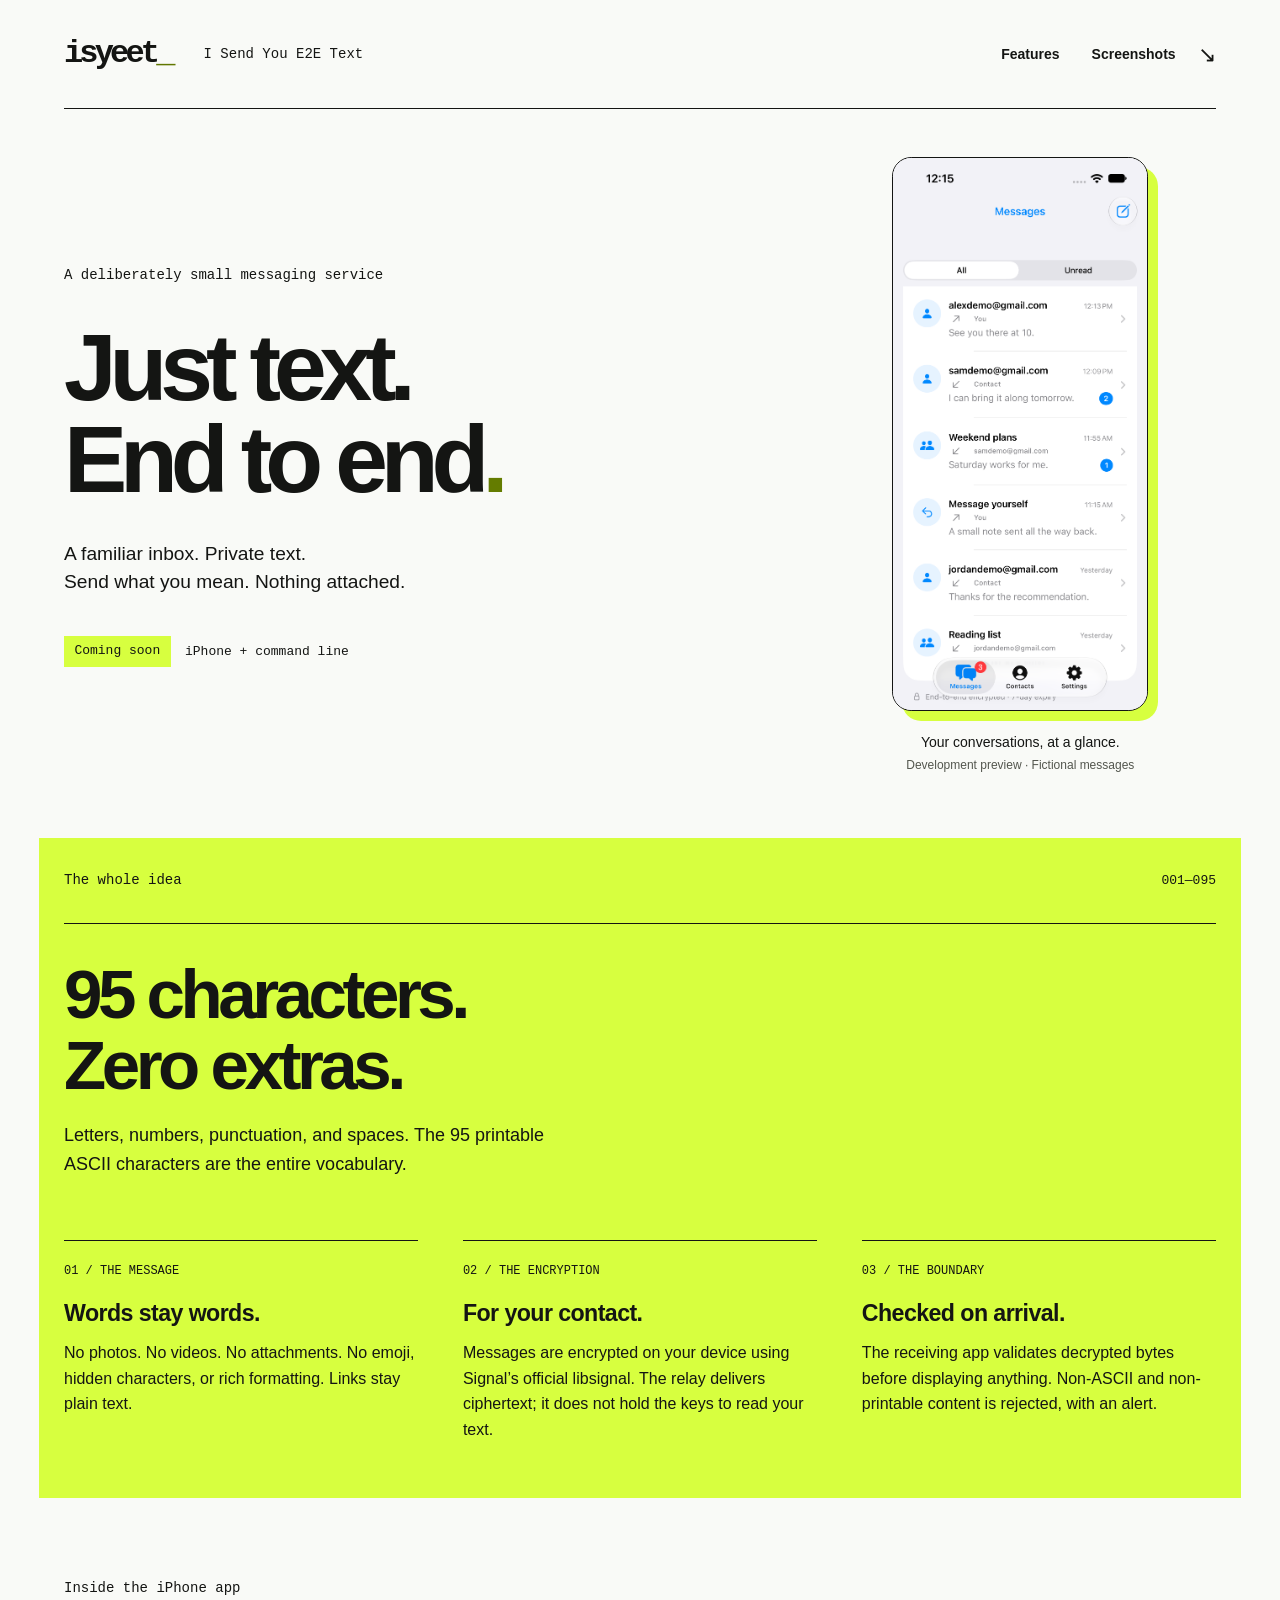
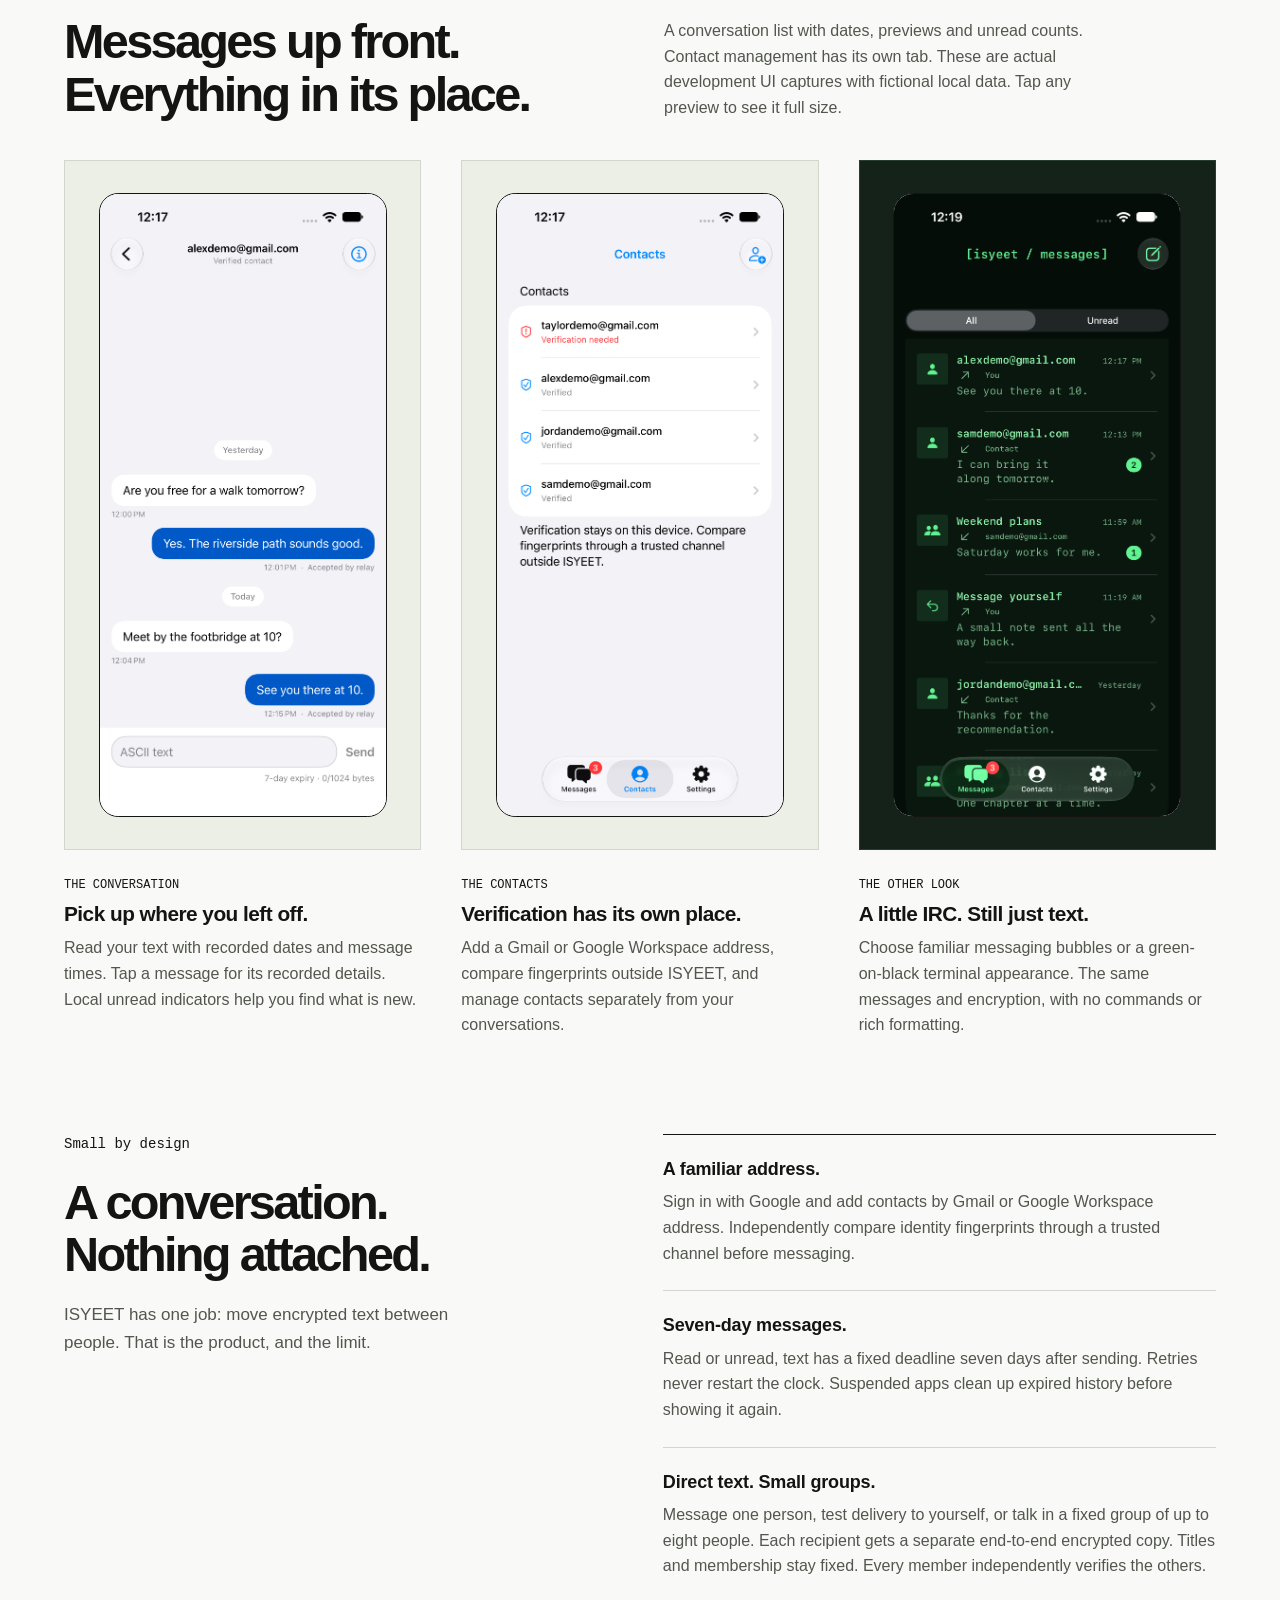
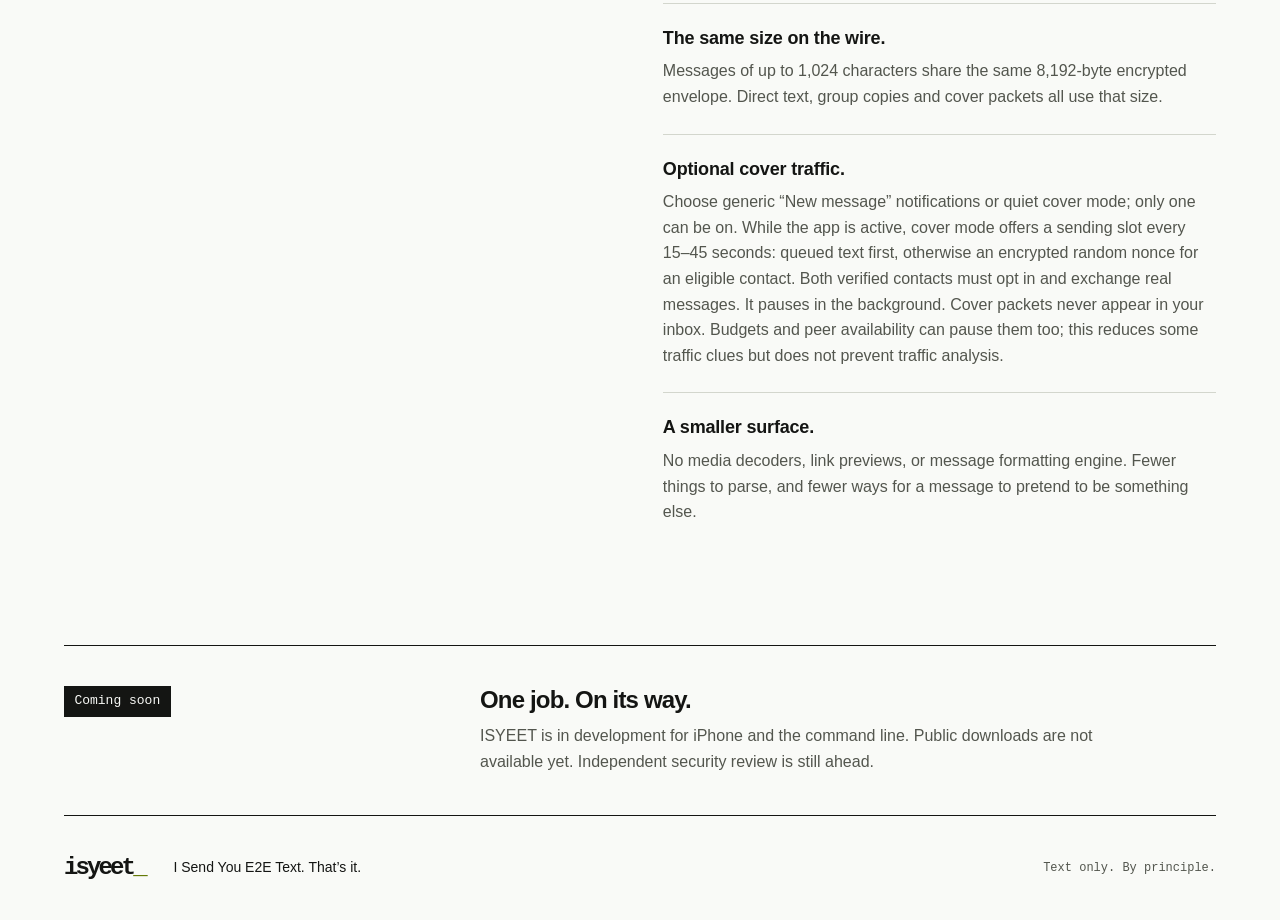
==== index.html @ 1abed7da "Publish ISYEET coming-soon marketing page" ====
<!doctype html>
<html lang="en">
<head>
  <meta name="referrer" content="no-referrer">
  <meta http-equiv="Content-Security-Policy" content="default-src 'none'; style-src 'self'; img-src 'self' data:; base-uri 'none'; form-action 'none'; upgrade-insecure-requests">

  <meta charset="utf-8">
  <meta name="viewport" content="width=device-width, initial-scale=1">
  <meta name="theme-color" content="#d7ff3f">
  <meta name="description" content="Coming soon: ISYEET. End-to-end encrypted ASCII text, a clear conversation inbox, seven-day messages, and Messaging or Terminal themes. Preview the iPhone app.">
  <meta property="og:title" content="ISYEET — Just text. Coming soon.">
  <meta property="og:description" content="I Send You E2E Text. A familiar inbox for encrypted ASCII text. Seven-day messages. Messaging and Terminal themes. Coming soon.">
  <meta property="og:type" content="website">
  <meta property="og:url" content="https://www.isyeet.io/">
  <link rel="canonical" href="https://www.isyeet.io/">
  <link rel="icon" type="image/svg+xml" href="data:image/svg+xml,%3Csvg xmlns='http://www.w3.org/2000/svg' viewBox='0 0 32 32'%3E%3Crect width='32' height='32' rx='4' fill='%23d7ff3f'/%3E%3Cpath d='M8 7h16v4h-6v10h6v4H8v-4h6V11H8z' fill='%23141513'/%3E%3C/svg%3E">
  <link rel="stylesheet" href="/style.css">
  <title>ISYEET — Just text. Coming soon.</title>
</head>
<body>
  <a class="skip" href="#main">Skip to content</a>
  <div class="page">
    <header class="header">
      <a class="wordmark" href="/" aria-label="ISYEET home">isyeet<span aria-hidden="true">_</span></a>
      <p class="name">I Send You E2E Text</p>
      <nav class="navigation" aria-label="Main navigation"><a class="nav" href="#rules">Features</a><a class="nav" href="#screenshots">Screenshots <span aria-hidden="true">↘</span></a></nav>
    </header>
    <main id="main">
      <section class="hero" aria-labelledby="headline">
        <div class="hero-copy">
          <p class="eyebrow">A deliberately small messaging service</p>
          <h1 id="headline">Just text.<br>End to end<span class="period">.</span></h1>
          <p class="intro">A familiar inbox. Private text.<br>Send what you mean. Nothing attached.</p>
          <div class="availability"><span class="label">Coming soon</span><span>iPhone + command line</span></div>
        </div>
        <figure class="hero-preview">
          <a class="screenshot-link" href="/screenshots/inbox-v8.png" aria-label="View full-size Messages inbox preview"><img src="/screenshots/inbox-v8.png" width="1206" height="2622" alt="ISYEET Messages inbox with recent conversations, dates, message previews, unread counts, and separate Messages, Contacts and Settings tabs." fetchpriority="high"></a>
          <figcaption>Your conversations, at a glance.<span>Development preview · Fictional messages</span></figcaption>
        </figure>
      </section>

      <section class="rules" id="rules" aria-labelledby="rules-title">
        <div class="section-heading"><span class="eyebrow">The whole idea</span><span class="section-index" aria-hidden="true">001—095</span></div>
        <h2 id="rules-title">95 characters.<br>Zero extras.</h2>
        <p class="rules-intro">Letters, numbers, punctuation, and spaces. The 95 printable ASCII characters are the entire vocabulary.</p>
        <div class="rule-grid">
          <article><span class="rule-number">01 / THE MESSAGE</span><h3>Words stay words.</h3><p>No photos. No videos. No attachments. No emoji, hidden characters, or rich formatting. Links stay plain text.</p></article>
          <article><span class="rule-number">02 / THE ENCRYPTION</span><h3>For your contact.</h3><p>Messages are encrypted on your device using Signal’s official libsignal. The relay delivers ciphertext; it does not hold the keys to read your text.</p></article>
          <article><span class="rule-number">03 / THE BOUNDARY</span><h3>Checked on arrival.</h3><p>The receiving app validates decrypted bytes before displaying anything. Non-ASCII and non-printable content is rejected, with an alert.</p></article>
        </div>
      </section>

      <section class="screenshots" id="screenshots" aria-labelledby="screenshots-title">
        <div class="screenshots-heading"><div><p class="eyebrow">Inside the iPhone app</p><h2 id="screenshots-title">Messages up front.<br>Everything in its place.</h2></div><p>A conversation list with dates, previews and unread counts. Contact management has its own tab. These are actual development UI captures with fictional local data. Tap any preview to see it full size.</p></div>
        <div class="screenshot-grid">
          <figure class="screenshot-card"><div class="screenshot-surface"><a class="screenshot-link" href="/screenshots/chat-v8.png" aria-label="View full-size conversation preview"><img src="/screenshots/chat-v8.png" width="1206" height="2622" loading="lazy" alt="A demo conversation in the Messaging theme, with incoming and outgoing ASCII text bubbles, Today and Yesterday dividers, message times and a text-only composer."></a></div><figcaption><span class="rule-number">THE CONVERSATION</span><h3>Pick up where you left off.</h3><p>Read your text with recorded dates and message times. Tap a message for its recorded details. Local unread indicators help you find what is new.</p></figcaption></figure>
          <figure class="screenshot-card"><div class="screenshot-surface"><a class="screenshot-link" href="/screenshots/contacts-v8.png" aria-label="View full-size Contacts preview"><img src="/screenshots/contacts-v8.png" width="1206" height="2622" loading="lazy" alt="The separate Contacts tab with fictional email addresses, verified identity labels and a contact awaiting verification."></a></div><figcaption><span class="rule-number">THE CONTACTS</span><h3>Verification has its own place.</h3><p>Add a Gmail or Google Workspace address, compare fingerprints outside ISYEET, and manage contacts separately from your conversations.</p></figcaption></figure>
          <figure class="screenshot-card"><div class="screenshot-surface screenshot-surface-terminal"><a class="screenshot-link" href="/screenshots/terminal-v8.png" aria-label="View full-size Terminal theme preview"><img src="/screenshots/terminal-v8.png" width="1206" height="2622" loading="lazy" alt="The same Messages inbox in the Terminal / IRC theme, with green monospaced text on a dark background, dates and unread counts."></a></div><figcaption><span class="rule-number">THE OTHER LOOK</span><h3>A little IRC. Still just text.</h3><p>Choose familiar messaging bubbles or a green-on-black terminal appearance. The same messages and encryption, with no commands or rich formatting.</p></figcaption></figure>
        </div>
      </section>

      <section class="details" aria-labelledby="details-title">
        <div class="details-heading"><p class="eyebrow">Small by design</p><h2 id="details-title">A conversation.<br>Nothing attached.</h2><p>ISYEET has one job: move encrypted text between people. That is the product, and the limit.</p></div>
        <dl class="details-list">
          <div><dt>A familiar address.</dt><dd>Sign in with Google and add contacts by Gmail or Google Workspace address. Independently compare identity fingerprints through a trusted channel before messaging.</dd></div>
          <div><dt>Seven-day messages.</dt><dd>Read or unread, text has a fixed deadline seven days after sending. Retries never restart the clock. Suspended apps clean up expired history before showing it again.</dd></div>
          <div><dt>Direct text. Small groups.</dt><dd>Message one person, test delivery to yourself, or talk in a fixed group of up to eight people. Each recipient gets a separate end-to-end encrypted copy. Titles and membership stay fixed. Every member independently verifies the others.</dd></div>
          <div><dt>The same size on the wire.</dt><dd>Messages of up to 1,024 characters share the same 8,192-byte encrypted envelope. Direct text, group copies and cover packets all use that size.</dd></div>
          <div><dt>Optional cover traffic.</dt><dd>Choose generic “New message” notifications or quiet cover mode; only one can be on. While the app is active, cover mode offers a sending slot every 15–45 seconds: queued text first, otherwise an encrypted random nonce for an eligible contact. Both verified contacts must opt in and exchange real messages. It pauses in the background. Cover packets never appear in your inbox. Budgets and peer availability can pause them too; this reduces some traffic clues but does not prevent traffic analysis.</dd></div>
          <div><dt>A smaller surface.</dt><dd>No media decoders, link previews, or message formatting engine. Fewer things to parse, and fewer ways for a message to pretend to be something else.</dd></div>
        </dl>
      </section>

      <section class="release" aria-labelledby="release-title"><span class="label label-dark">Coming soon</span><div><h2 id="release-title">One job. On its way.</h2><p>ISYEET is in development for iPhone and the command line. Public downloads are not available yet. Independent security review is still ahead.</p></div></section>
    </main>
    <footer class="footer"><a class="wordmark" href="/" aria-label="ISYEET home">isyeet<span aria-hidden="true">_</span></a><p>I Send You E2E Text. That’s it.</p><span>Text only. By principle.</span></footer>
  </div>
</body>
</html>
---- style.css ----
:root {
  color-scheme:light;
  --ink:#141513;
  --paper:#f9faf7;
  --muted:#53564e;
  --line:#d3d6cd;
  --accent:#d7ff3f;
  --mono:ui-monospace,SFMono-Regular,Menlo,Consolas,monospace;
  font-family:Arial,Helvetica,sans-serif;
  color:var(--ink);
  background:var(--paper);
  font-synthesis:none;
}
* {
  box-sizing:border-box;
}
html {
  scroll-padding-top:2rem;
}
body {
  margin:0;
}
a {
  color:inherit;
  text-underline-offset:.25em;
}
a:focus-visible {
  outline:3px solid var(--ink);
  outline-offset:6px;
}
p,h1,h2,h3 {
  margin:0;
}
h1,h2,h3,dt,dd {
  overflow-wrap:anywhere;
}
.hero-copy,.details-heading,.details-list {
  min-width:0;
}
p {
  line-height:1.6;
}
::selection {
  background:var(--accent);
  color:var(--ink);
}
.page {
  max-width:1600px;
  margin:auto;
  padding:0 5%;
}
.skip {
  position:absolute;
  top:-6rem;
  left:1rem;
  background:var(--accent);
  padding:1rem;
  z-index:10;
}
.skip:focus {
  top:1rem;
}
.header {
  display:flex;
  flex-wrap:wrap;
  align-items:center;
  gap:2rem;
  padding:2rem 0;
  border-bottom:1px solid var(--ink);
}
.wordmark {
  font-family:var(--mono);
  font-size:2rem;
  font-weight:800;
  letter-spacing:-.12em;
  text-decoration:none;
  line-height:1;
}
.wordmark span {
  color:#617700;
}
.name {
  font-family:var(--mono);
  font-size:.875rem;
}
.nav {
  margin-left:auto;
  font-size:.875rem;
  font-weight:700;
  text-decoration:none;
  display:flex;
  gap:1.4rem;
  align-items:center;
  min-height:2.75rem;
}
.nav span {
  font-size:1.4rem;
}
.navigation {
  margin-left:auto;
  display:flex;
  align-items:center;
  gap:2rem;
}
.hero {
  display:grid;
  grid-template-columns:1.8fr 1fr;
  gap:3.5rem;
  align-items:center;
  padding:3rem 0 4rem;
}
.eyebrow {
  font-family:var(--mono);
  font-size:.875rem;
  font-weight:500;
  line-height:1.5;
}
.hero .eyebrow {
  margin-bottom:2.3rem;
}
h1 {
  font-size:clamp(4rem,7.4vw,7.4rem);
  letter-spacing:-.075em;
  font-weight:800;
  line-height:.97;
}
.period {
  color:#647c00;
}
.intro {
  font-size:1.2rem;
  line-height:1.5;
  margin-top:2.1rem;
}
.availability {
  display:flex;
  align-items:center;
  flex-wrap:wrap;
  gap:.9rem;
  margin-top:2.4rem;
  font-family:var(--mono);
  font-size:.8125rem;
}
.label {
  display:inline-block;
  line-height:1.4;
  padding:.4rem .65rem;
  background:var(--accent);
  font-family:var(--mono);
  font-size:.8125rem;
}
.hero-preview {
  margin:0;
  width:min(100%, 16rem);
  justify-self:center;
}
.screenshot-link {
  display:block;
  border:1px solid var(--ink);
  border-radius:1.2rem;
  overflow:hidden;
  background:#f2f2f7;
}
.screenshot-link img {
  display:block;
  width:100%;
  height:auto;
}
.hero-preview .screenshot-link {
  box-shadow:10px 10px 0 var(--accent);
}
.hero-preview figcaption {
  margin-top:1.3rem;
  font-size:.875rem;
  line-height:1.5;
  text-align:center;
}
.hero-preview figcaption span {
  display:block;
  color:var(--muted);
  font-size:.75rem;
  margin-top:.2rem;
}
.screenshots {
  padding:5rem 0 0;
}
.screenshots-heading {
  display:grid;
  grid-template-columns:1fr 1fr;
  gap:3rem;
  align-items:end;
  margin-bottom:2.5rem;
}
.screenshots-heading h2 {
  font-size:clamp(2.5rem, 3.8vw, 3.6rem);
  letter-spacing:-.055em;
  line-height:1.08;
  margin-top:1rem;
}
.screenshots-heading>p {
  max-width:28rem;
  color:var(--muted);
  font-size:1rem;
}
.screenshot-grid {
  display:grid;
  grid-template-columns:repeat(3,minmax(0,1fr));
  gap:2.5rem;
}
.screenshot-card {
  margin:0;
  min-width:0;
}
.screenshot-surface {
  background:#ecefe5;
  border:1px solid var(--line);
  padding:2rem 1.5rem;
}
.screenshot-surface .screenshot-link {
  max-width:18rem;
  margin:auto;
}
.screenshot-surface-terminal {
  background:#142219;
  border-color:#263e2d;
}
.screenshot-card figcaption {
  margin-top:1.5rem;
}
.screenshot-card h3 {
  margin:.6rem 0;
  font-size:1.3rem;
}
.screenshot-card p {
  color:var(--muted);
  max-width:30rem;
}
.rules {
  background:var(--accent);
  margin:0 -2.2%;
  padding:2rem 2.2% 3.5rem;
}
.section-heading {
  display:flex;
  justify-content:space-between;
  gap:1rem;
  align-items:center;
  padding-bottom:2rem;
  border-bottom:1px solid var(--ink);
}
.section-index {
  font-family:var(--mono);
  font-size:.8125rem;
}
.rules h2 {
  margin-top:2.2rem;
  font-size:clamp(3rem,5.4vw,5.2rem);
  letter-spacing:-.065em;
  line-height:1.02;
}
.rules-intro {
  font-size:1.125rem;
  max-width:33rem;
  margin-top:1.3rem;
}
.rule-grid {
  display:grid;
  grid-template-columns:repeat(3,1fr);
  gap:2.8rem;
  margin-top:3.8rem;
}
.rule-grid article {
  border-top:1px solid var(--ink);
  padding-top:1.2rem;
}
.rule-number {
  font-size:.75rem;
  font-family:var(--mono);
}
h3 {
  font-size:1.45rem;
  letter-spacing:-.025em;
  margin:1.4rem 0 .8rem;
}
.rule-grid p {
  font-size:1rem;
  line-height:1.6;
  max-width:27rem;
}
.details {
  display:grid;
  grid-template-columns:1fr 1.1fr;
  gap:6rem;
  padding:6rem 0;
}
.details-heading h2 {
  font-size:clamp(2.5rem,3.8vw,3.6rem);
  line-height:1.08;
  letter-spacing:-.055em;
  margin:1.3rem 0;
}
.details-heading>p:last-child {
  max-width:25rem;
  color:var(--muted);
  font-size:1.0625rem;
}
.details-list {
  margin:0;
}
.details-list>div {
  border-top:1px solid var(--line);
  padding:1.5rem 0;
}
.details-list>div:first-child {
  border-color:var(--ink);
}
dt {
  font-weight:700;
  font-size:1.125rem;
  letter-spacing:-.01em;
}
dd {
  margin:.6rem 0 0;
  color:var(--muted);
  font-size:1rem;
  line-height:1.6;
}
.release {
  border-top:1px solid var(--ink);
  border-bottom:1px solid var(--ink);
  padding:2.5rem 0;
  display:grid;
  grid-template-columns:1fr 2fr;
  gap:3rem;
  align-items:start;
}
.label-dark {
  background:var(--ink);
  color:var(--paper);
  justify-self:start;
}
.release h2 {
  font-size:1.5rem;
  letter-spacing:-.035em;
}
.release p {
  color:var(--muted);
  font-size:1rem;
  margin-top:.6rem;
  max-width:40rem;
}
.footer {
  display:flex;
  flex-wrap:wrap;
  gap:1.8rem;
  align-items:center;
  padding:2.5rem 0;
}
.footer .wordmark {
  font-size:1.5rem;
}
.footer p {
  font-size:.875rem;
}
.footer>span {
  margin-left:auto;
  font-family:var(--mono);
  font-size:.75rem;
  color:var(--muted);
}
@media(min-width:1500px) {
  .page {
    padding:0 5rem;
  }
}
@media(max-width:900px) {
  .hero {
    gap:2rem;
    grid-template-columns:1.4fr 1fr;
    padding:4.5rem 0;
  }
  h1 {
    font-size:clamp(3.5rem,7.4vw,6rem);
  }
  .name {
    display:none;
  }
  .rule-grid {
    gap:1.5rem;
  }
  .details {
    gap:3rem;
    padding:4rem 0;
  }
  .release {
    grid-template-columns:1fr 2fr;
    gap:2rem;
  }
}
@media(max-width:650px) {
  .navigation {
    gap:1rem;
  }
  .nav {
    gap:.5rem;
  }
  .hero-preview {
    margin-top:3rem;
    width:min(100%, 17rem);
  }
  .screenshots {
    padding-top:3.5rem;
  }
  .screenshots-heading,.screenshot-grid {
    grid-template-columns:1fr;
    gap:1.5rem;
  }
  .screenshot-grid {
    gap:2.5rem;
  }
  .screenshot-surface {
    padding:1.5rem;
  }
  .page {
    padding:0 6%;
  }
  .header {
    padding:1.3rem 0;
  }
  .wordmark {
    font-size:1.75rem;
  }
  .hero {
    grid-template-columns:1fr;
    gap:0;
    padding:3.5rem 0 4rem;
  }
  .hero .eyebrow {
    margin-bottom:1.8rem;
    max-width:16rem;
  }
  h1 {
    font-size:clamp(3.4rem,12vw,5.4rem);
  }
  .intro {
    font-size:1.0625rem;
    margin-top:1.6rem;
  }
  .availability {
    margin-top:1.8rem;
  }
  .rules {
    margin:0 -3%;
    padding:1.5rem 6% 2.5rem;
  }
  .section-heading {
    padding-bottom:1.4rem;
  }
  .rules h2 {
    font-size:clamp(2.8rem,10.7vw,4rem);
    margin-top:1.8rem;
  }
  .rules-intro {
    font-size:1rem;
  }
  .rule-grid {
    grid-template-columns:1fr;
    gap:1.9rem;
    margin-top:2.5rem;
  }
  h3 {
    margin:.9rem 0 .5rem;
  }
  .details {
    grid-template-columns:1fr;
    gap:2rem;
    padding:3.5rem 0;
  }
  .details-heading h2 {
    font-size:2.7rem;
  }
  .details-heading>p:last-child {
    max-width:none;
  }
  .release {
    grid-template-columns:1fr;
    gap:1.3rem;
    padding:2rem 0;
  }
  .footer {
    gap:1.1rem;
    padding:2rem 0;
  }
  .footer>span {
    margin:0;
    flex-basis:100%;
  }
}
@media(prefers-reduced-motion:no-preference) {
  html {
    scroll-behavior:smooth;
  }
}
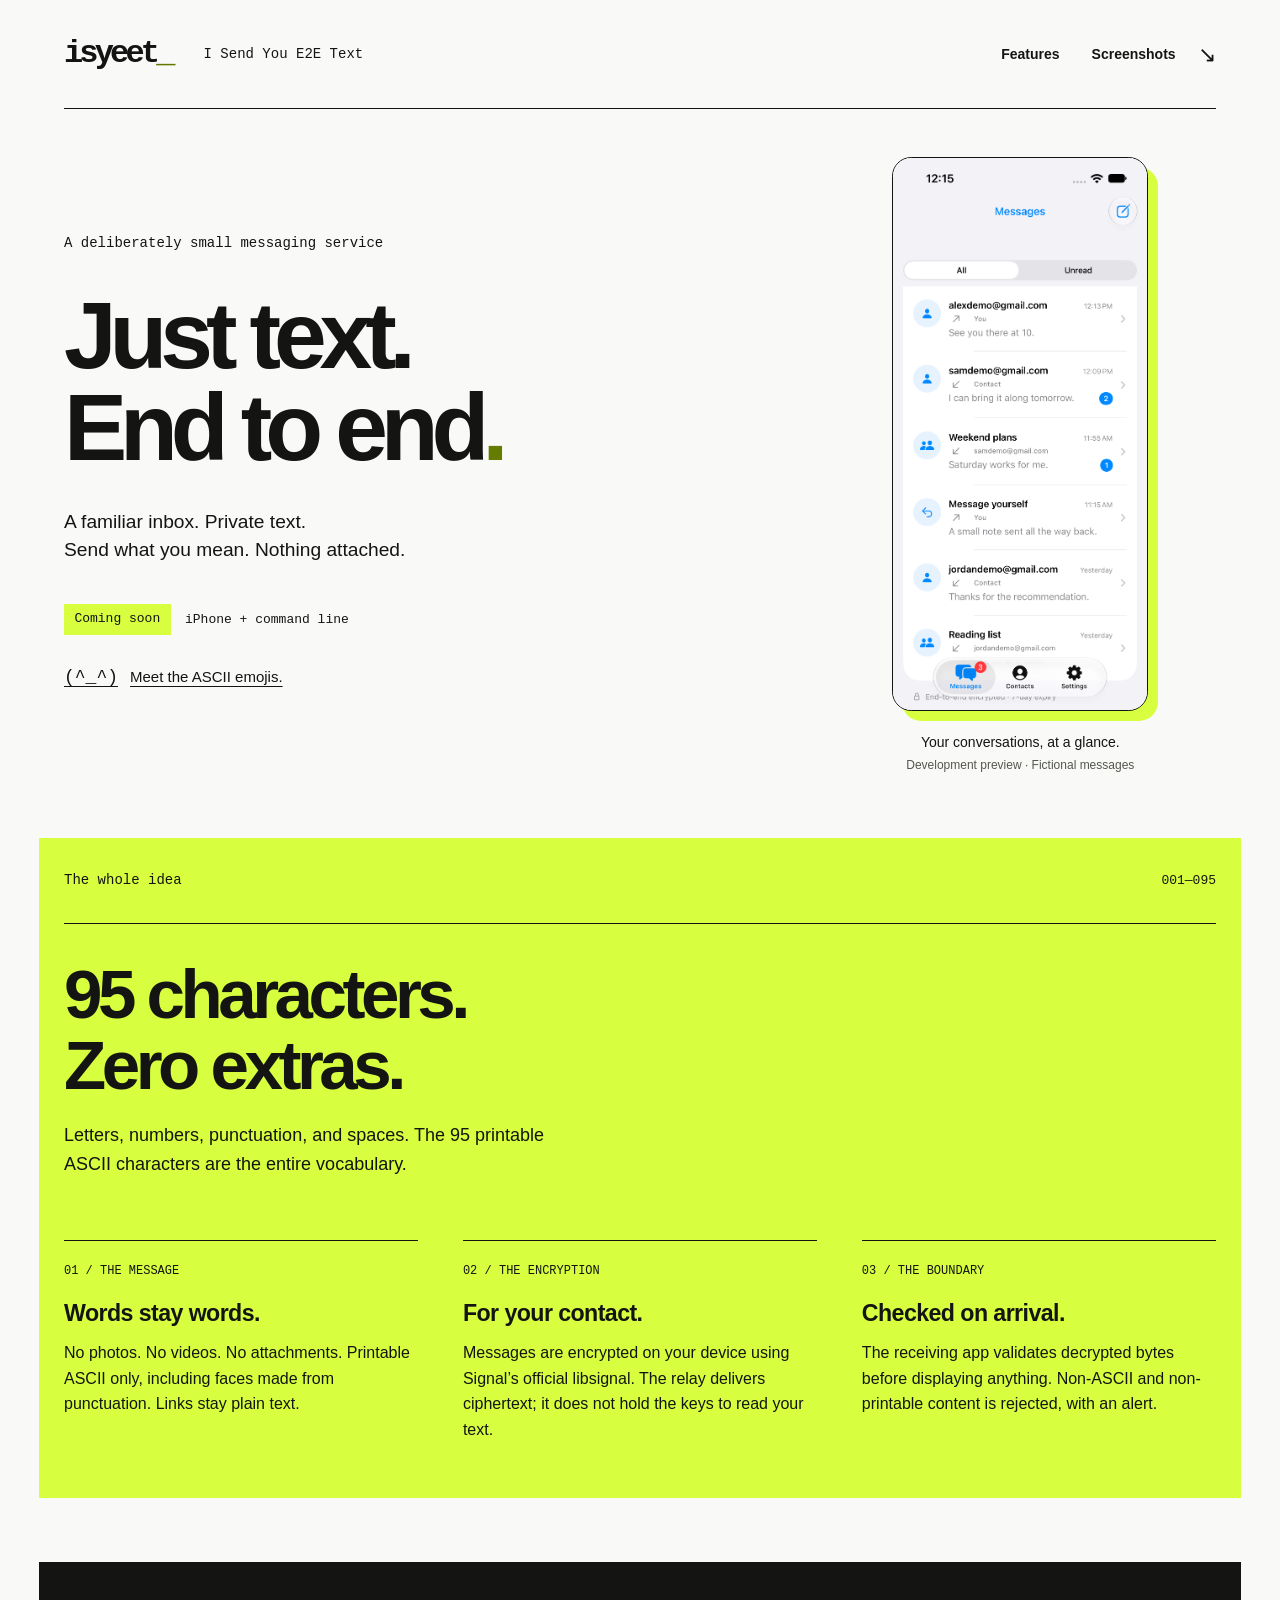
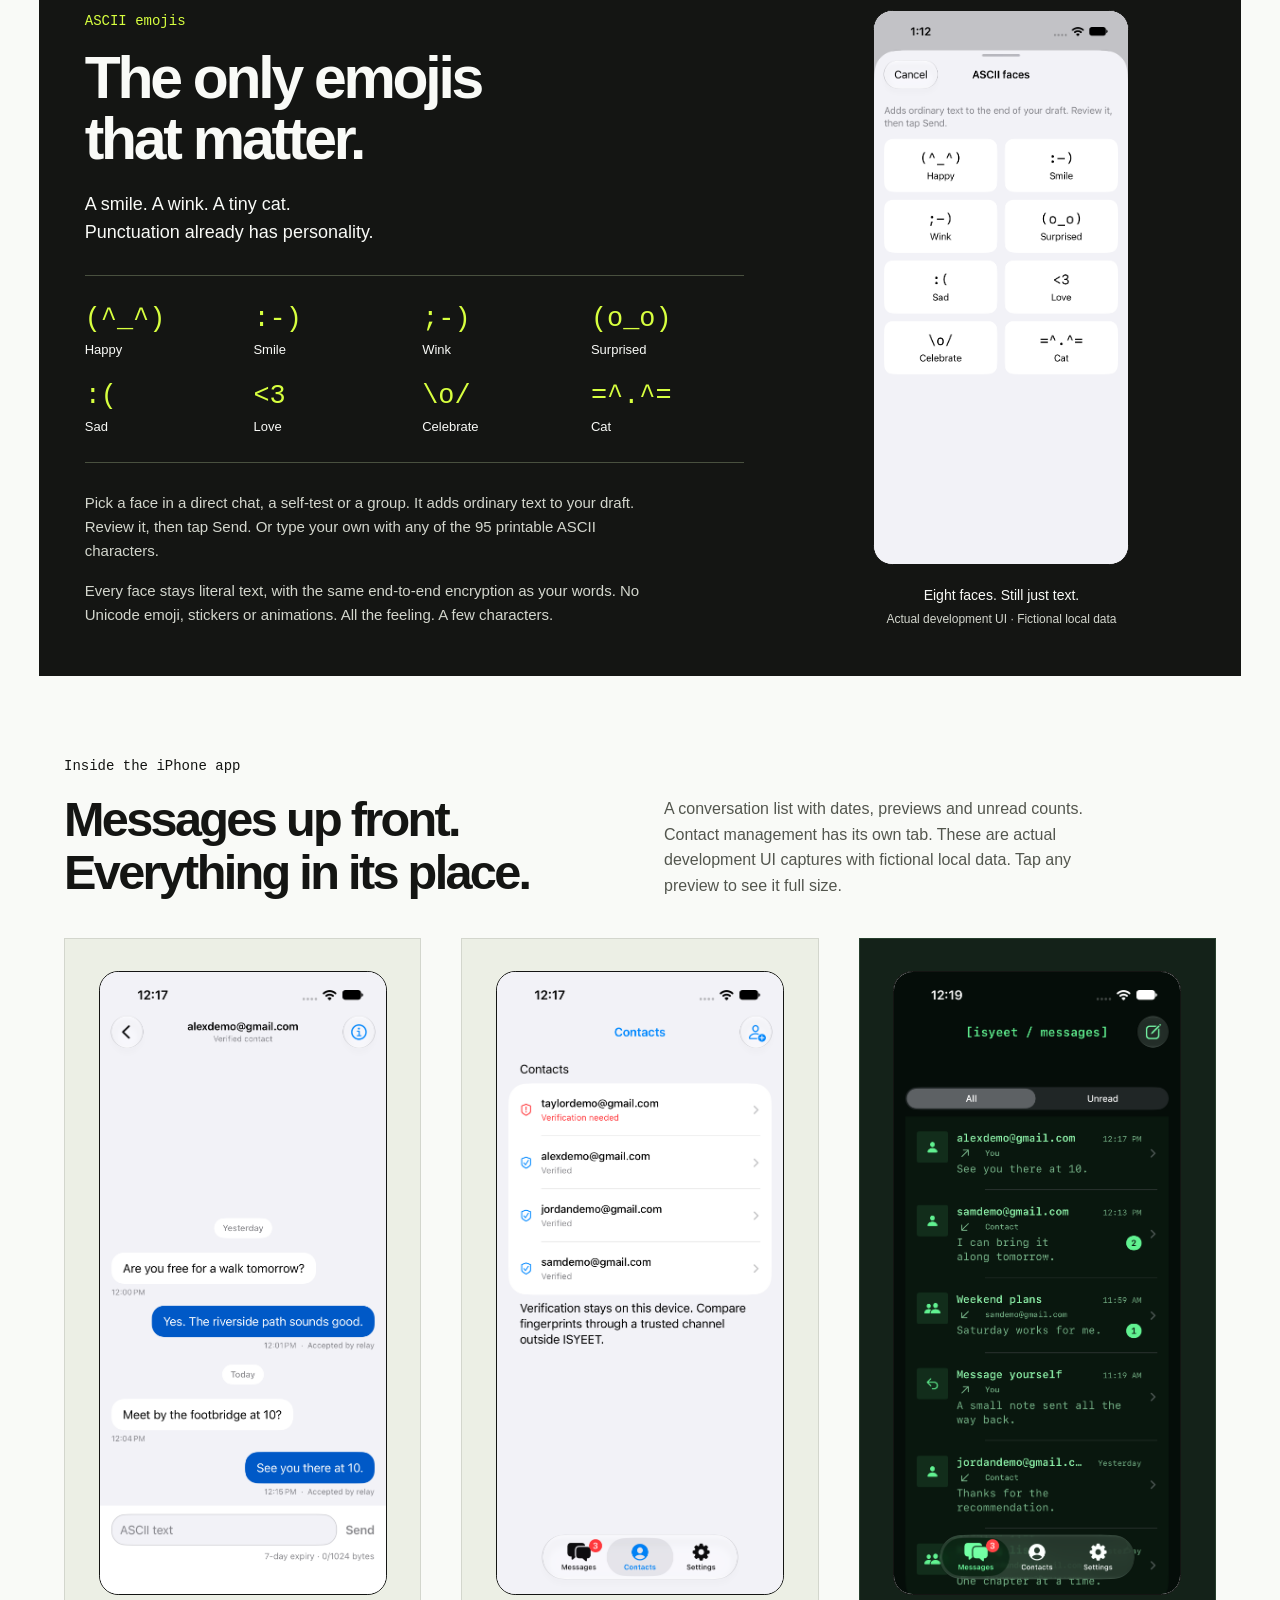
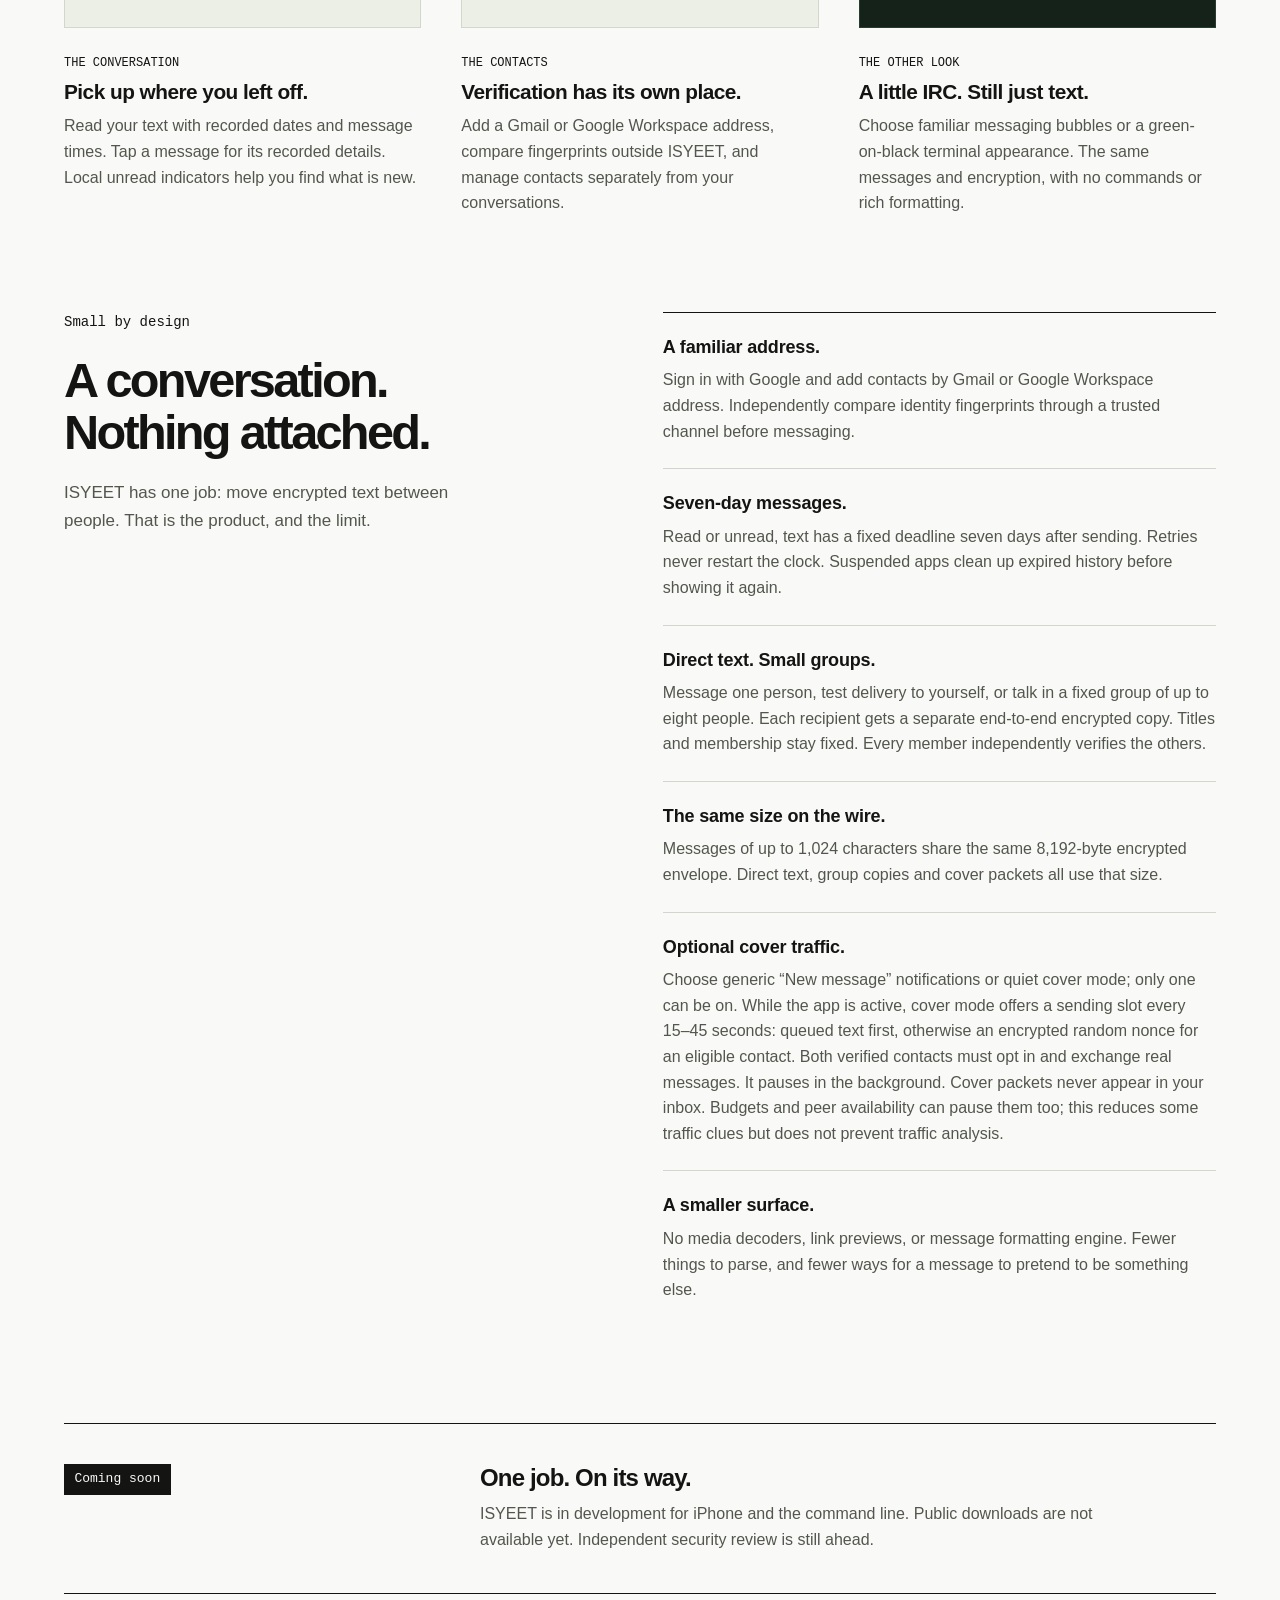
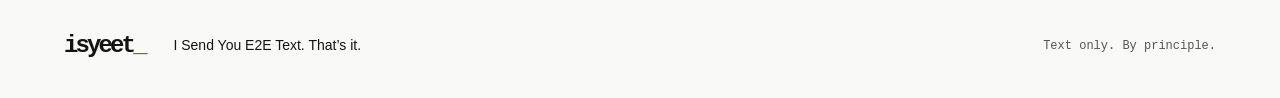
==== commit ef56b71d: "Showcase ASCII emojis and the iPhone faces picker" ====
--- a/index.html
+++ b/index.html
@@ -7,9 +7,9 @@
   <meta charset="utf-8">
   <meta name="viewport" content="width=device-width, initial-scale=1">
   <meta name="theme-color" content="#d7ff3f">
-  <meta name="description" content="Coming soon: ISYEET. End-to-end encrypted ASCII text, a clear conversation inbox, seven-day messages, and Messaging or Terminal themes. Preview the iPhone app.">
+  <meta name="description" content="Coming soon: ISYEET. End-to-end encrypted text and ASCII emojis with personality. A clear inbox, seven-day messages, and Messaging or Terminal themes.">
   <meta property="og:title" content="ISYEET — Just text. Coming soon.">
-  <meta property="og:description" content="I Send You E2E Text. A familiar inbox for encrypted ASCII text. Seven-day messages. Messaging and Terminal themes. Coming soon.">
+  <meta property="og:description" content="I Send You E2E Text. ASCII emojis. All the feeling, a few characters. Encrypted text, seven-day messages, and Messaging or Terminal themes. Coming soon.">
   <meta property="og:type" content="website">
   <meta property="og:url" content="https://www.isyeet.io/">
   <link rel="canonical" href="https://www.isyeet.io/">
@@ -32,6 +32,7 @@
           <h1 id="headline">Just text.<br>End to end<span class="period">.</span></h1>
           <p class="intro">A familiar inbox. Private text.<br>Send what you mean. Nothing attached.</p>
           <div class="availability"><span class="label">Coming soon</span><span>iPhone + command line</span></div>
+          <a class="faces-teaser" href="#ascii-faces"><code>(^_^)</code> Meet the ASCII emojis.</a>
         </div>
         <figure class="hero-preview">
           <a class="screenshot-link" href="/screenshots/inbox-v8.png" aria-label="View full-size Messages inbox preview"><img src="/screenshots/inbox-v8.png" width="1206" height="2622" alt="ISYEET Messages inbox with recent conversations, dates, message previews, unread counts, and separate Messages, Contacts and Settings tabs." fetchpriority="high"></a>
@@ -44,10 +45,34 @@
         <h2 id="rules-title">95 characters.<br>Zero extras.</h2>
         <p class="rules-intro">Letters, numbers, punctuation, and spaces. The 95 printable ASCII characters are the entire vocabulary.</p>
         <div class="rule-grid">
-          <article><span class="rule-number">01 / THE MESSAGE</span><h3>Words stay words.</h3><p>No photos. No videos. No attachments. No emoji, hidden characters, or rich formatting. Links stay plain text.</p></article>
+          <article><span class="rule-number">01 / THE MESSAGE</span><h3>Words stay words.</h3><p>No photos. No videos. No attachments. Printable ASCII only, including faces made from punctuation. Links stay plain text.</p></article>
           <article><span class="rule-number">02 / THE ENCRYPTION</span><h3>For your contact.</h3><p>Messages are encrypted on your device using Signal’s official libsignal. The relay delivers ciphertext; it does not hold the keys to read your text.</p></article>
           <article><span class="rule-number">03 / THE BOUNDARY</span><h3>Checked on arrival.</h3><p>The receiving app validates decrypted bytes before displaying anything. Non-ASCII and non-printable content is rejected, with an alert.</p></article>
         </div>
+      </section>
+
+      <section class="ascii-faces" id="ascii-faces" aria-labelledby="faces-title">
+        <div class="faces-copy">
+          <p class="eyebrow">ASCII emojis</p>
+          <h2 id="faces-title">The only emojis<br>that matter.</h2>
+          <p class="faces-intro">A smile. A wink. A tiny cat.<br>Punctuation already has personality.</p>
+          <ul class="face-catalog" aria-label="The eight faces in the iPhone picker">
+            <li><code>(^_^)</code><span>Happy</span></li>
+            <li><code>:-)</code><span>Smile</span></li>
+            <li><code>;-)</code><span>Wink</span></li>
+            <li><code>(o_o)</code><span>Surprised</span></li>
+            <li><code>:(</code><span>Sad</span></li>
+            <li><code>&lt;3</code><span>Love</span></li>
+            <li><code>\o/</code><span>Celebrate</span></li>
+            <li><code>=^.^=</code><span>Cat</span></li>
+          </ul>
+          <p class="faces-explainer">Pick a face in a direct chat, a self-test or a group. It adds ordinary text to your draft. Review it, then tap Send. Or type your own with any of the 95 printable ASCII characters.</p>
+          <p class="faces-principle">Every face stays literal text, with the same end-to-end encryption as your words. No Unicode emoji, stickers or animations. All the feeling. A few characters.</p>
+        </div>
+        <figure class="faces-preview">
+          <a class="screenshot-link" href="/screenshots/ascii-faces-v9.png" aria-label="View full-size ASCII faces picker preview"><img src="/screenshots/ascii-faces-v9.png" width="1206" height="2622" loading="lazy" alt="The iPhone ASCII faces picker with eight named choices: Happy, Smile, Wink, Surprised, Sad, Love, Celebrate and Cat. The sheet explains that a selection adds ordinary text to the draft for review before sending."></a>
+          <figcaption>Eight faces. Still just text.<span>Actual development UI · Fictional local data</span></figcaption>
+        </figure>
       </section>
 
       <section class="screenshots" id="screenshots" aria-labelledby="screenshots-title">
--- a/style.css
+++ b/style.css
@@ -141,6 +141,19 @@
   font-family:var(--mono);
   font-size:.8125rem;
 }
+.faces-teaser {
+  display:inline-flex;
+  align-items:center;
+  gap:.75rem;
+  min-height:2.75rem;
+  margin-top:1.25rem;
+  font-size:.9375rem;
+}
+.faces-teaser code {
+  font-family:var(--mono);
+  font-size:1.125rem;
+  white-space:pre;
+}
 .label {
   display:inline-block;
   line-height:1.4;
@@ -181,6 +194,82 @@
   font-size:.75rem;
   margin-top:.2rem;
 }
+.ascii-faces {
+  display:grid;
+  grid-template-columns:minmax(0,1.7fr) minmax(0,1fr);
+  gap:4rem;
+  align-items:center;
+  margin:4rem -2.2% 0;
+  padding:3rem 4%;
+  color:var(--paper);
+  background:var(--ink);
+}
+.ascii-faces .eyebrow {
+  color:var(--accent);
+}
+.ascii-faces h2 {
+  margin:1rem 0 1.25rem;
+  font-size:clamp(2.8rem,4.6vw,4.5rem);
+  letter-spacing:-.055em;
+  line-height:1.03;
+}
+.faces-intro {
+  font-size:1.125rem;
+}
+.face-catalog {
+  display:grid;
+  grid-template-columns:repeat(4,minmax(0,1fr));
+  list-style:none;
+  gap:1.5rem 1rem;
+  padding:1.75rem 0;
+  margin:1.75rem 0;
+  border-top:1px solid #49503f;
+  border-bottom:1px solid #49503f;
+}
+.face-catalog li {
+  display:flex;
+  flex-direction:column;
+  gap:.5rem;
+  min-width:0;
+}
+.face-catalog code {
+  font-family:var(--mono);
+  font-size:clamp(1.25rem,2.1vw,1.75rem);
+  font-variant-ligatures:none;
+  white-space:pre;
+  color:var(--accent);
+}
+.face-catalog span {
+  font-size:.8125rem;
+}
+.faces-explainer,.faces-principle {
+  max-width:35rem;
+  color:#d3d6cd;
+  font-size:.9375rem;
+}
+.faces-principle {
+  margin-top:1rem;
+}
+.faces-preview {
+  margin:0;
+  width:min(100%,16rem);
+  justify-self:center;
+}
+.faces-preview figcaption {
+  margin-top:1.25rem;
+  text-align:center;
+  font-size:.875rem;
+  line-height:1.5;
+}
+.faces-preview figcaption span {
+  display:block;
+  margin-top:.3rem;
+  font-size:.75rem;
+  color:#d3d6cd;
+}
+.ascii-faces a:focus-visible {
+  outline-color:var(--accent);
+}
 .screenshots {
   padding:5rem 0 0;
 }
@@ -374,6 +463,12 @@
   }
 }
 @media(max-width:900px) {
+  .ascii-faces {
+    gap:2rem;
+  }
+  .face-catalog {
+    grid-template-columns:repeat(2,minmax(0,1fr));
+  }
   .hero {
     gap:2rem;
     grid-template-columns:1.4fr 1fr;
@@ -398,6 +493,18 @@
   }
 }
 @media(max-width:650px) {
+  .ascii-faces {
+    grid-template-columns:1fr;
+    margin:3rem -3% 0;
+    padding:2rem 6%;
+    gap:2.5rem;
+  }
+  .ascii-faces h2 {
+    font-size:clamp(2.5rem,9.5vw,3.5rem);
+  }
+  .face-catalog code {
+    font-size:1.75rem;
+  }
   .navigation {
     gap:1rem;
   }
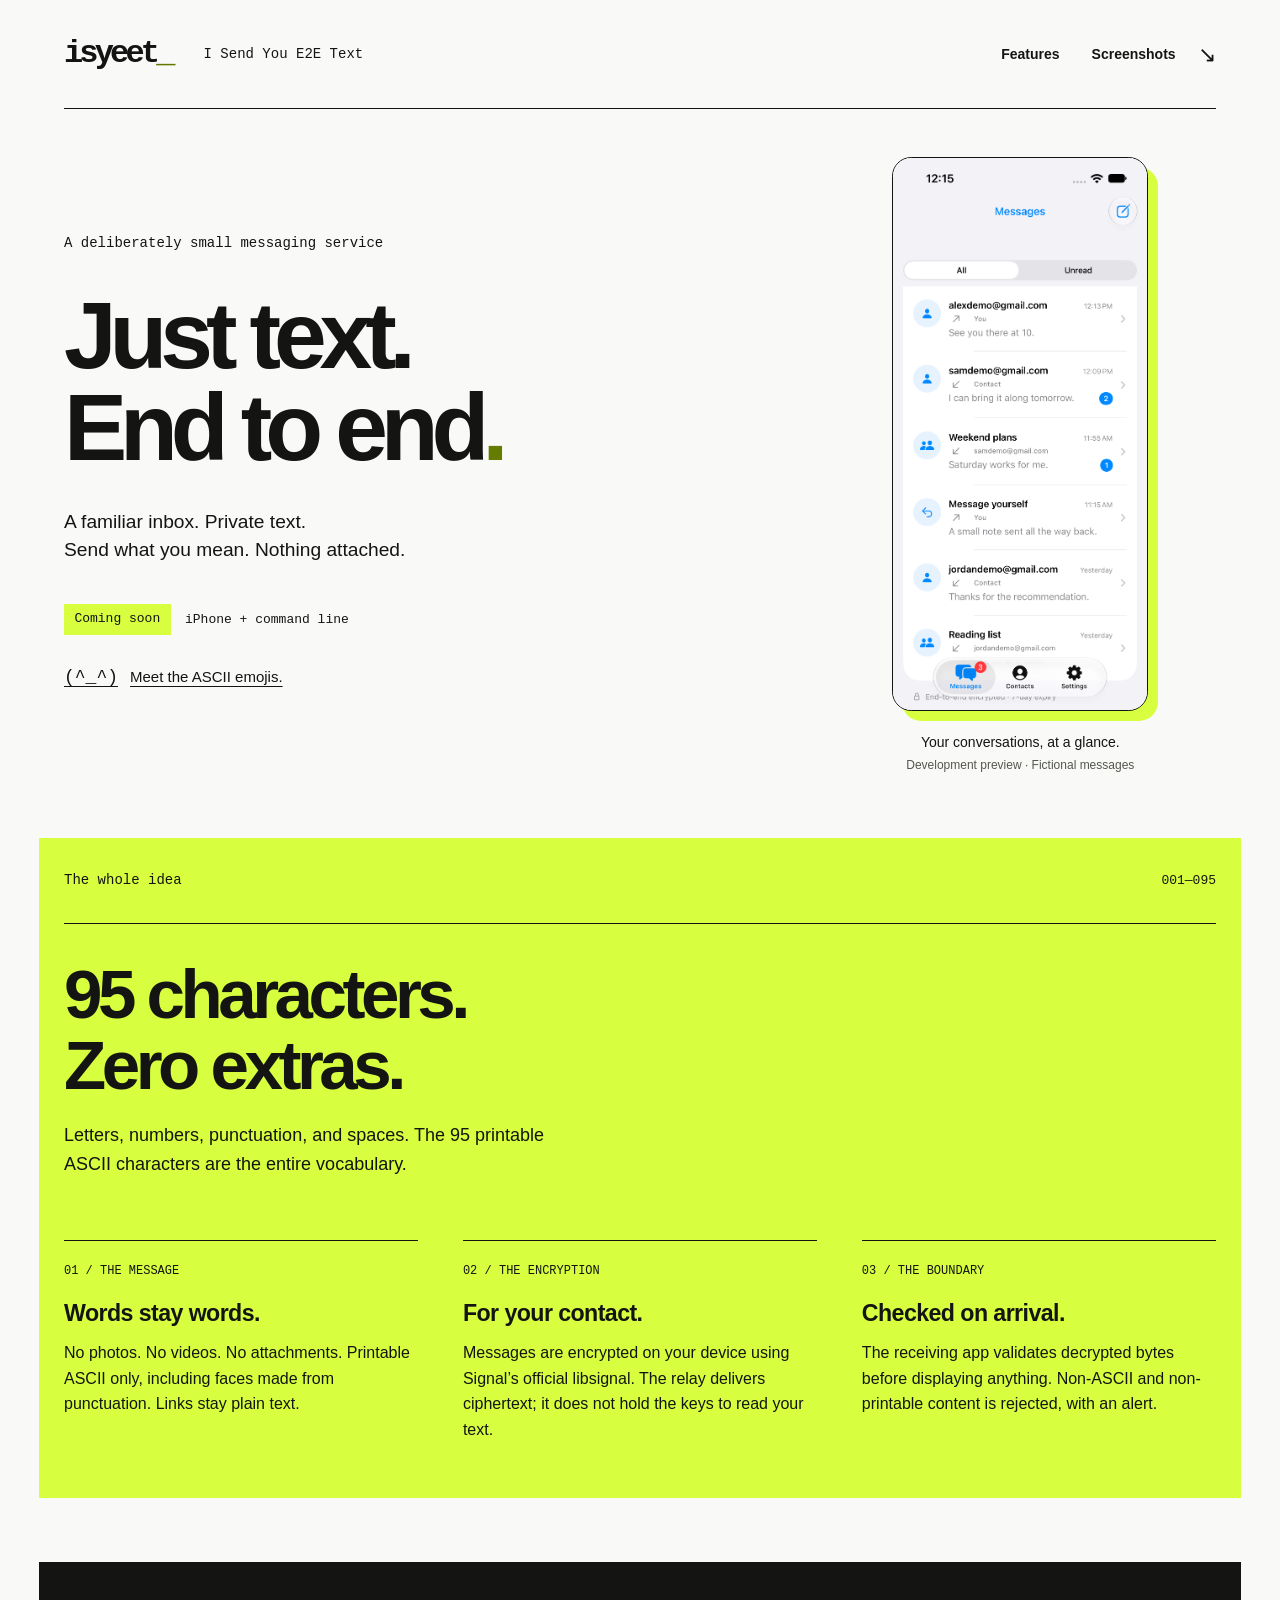
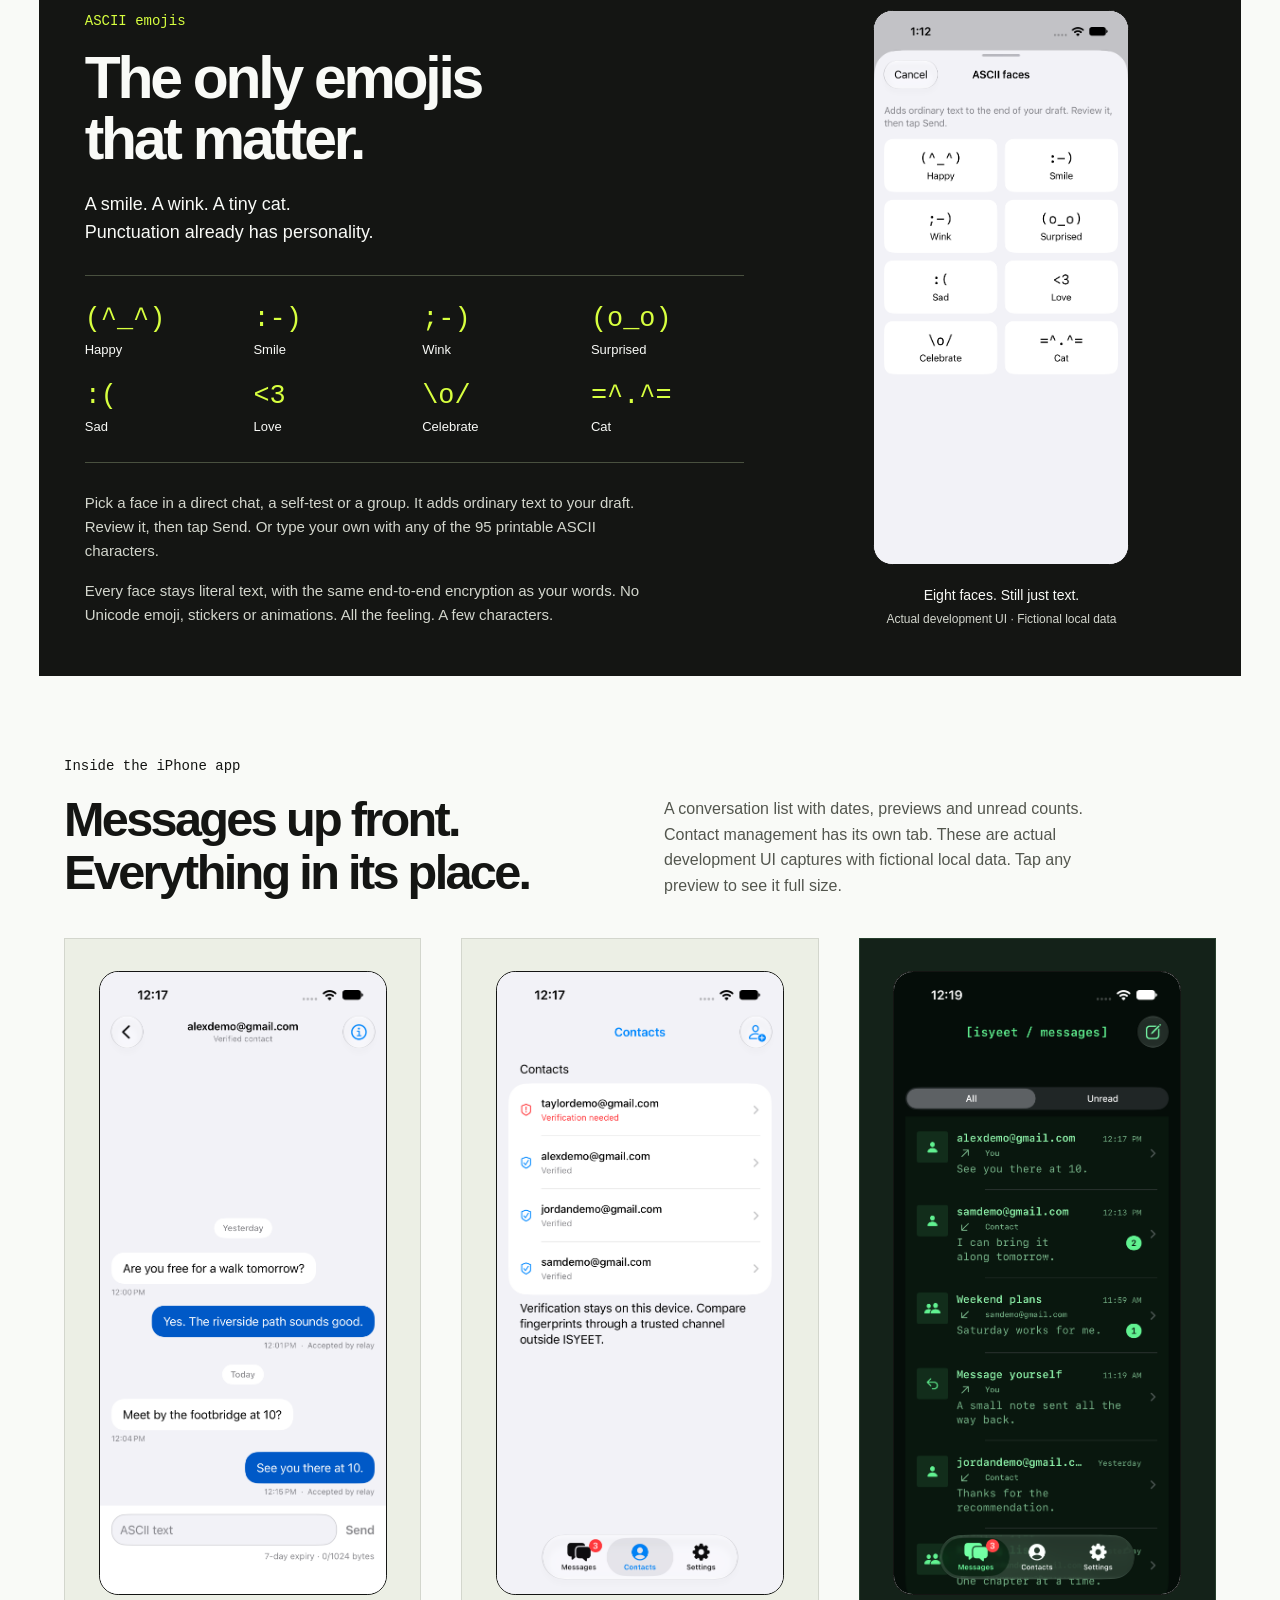
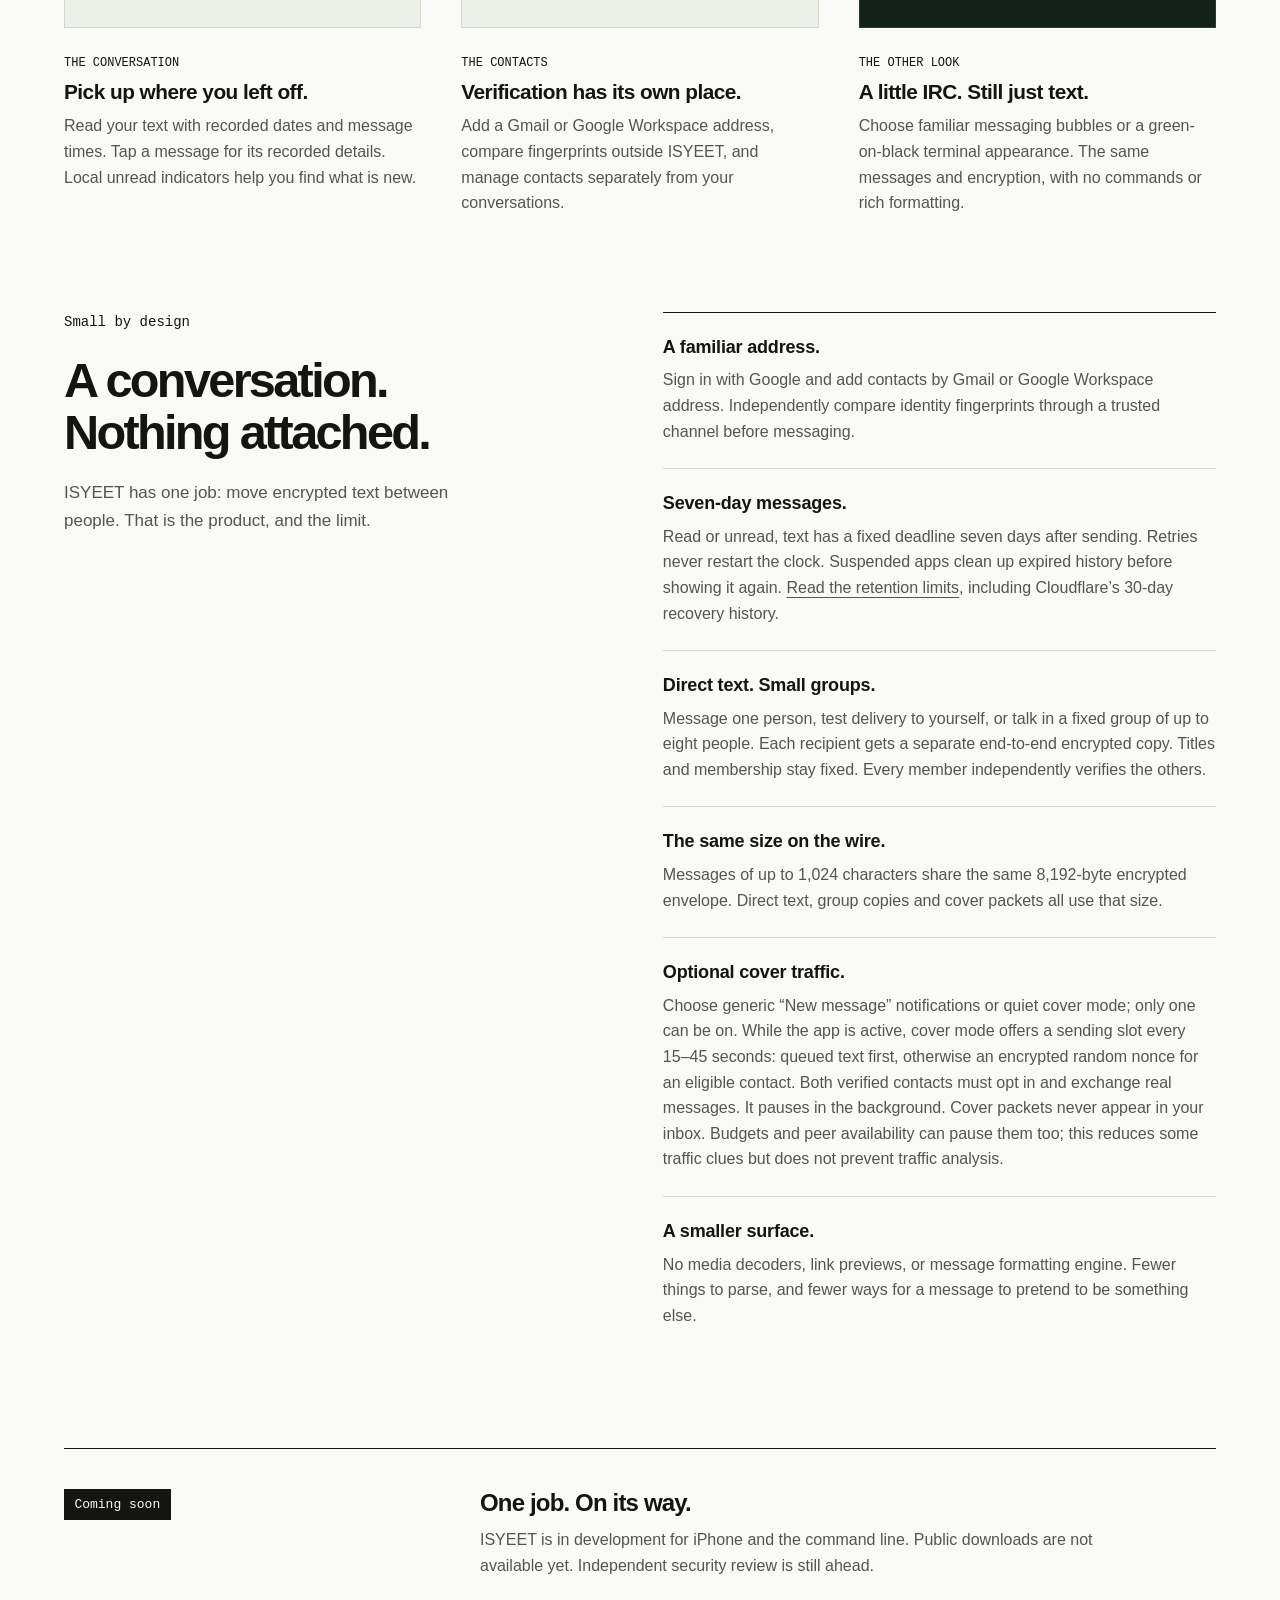
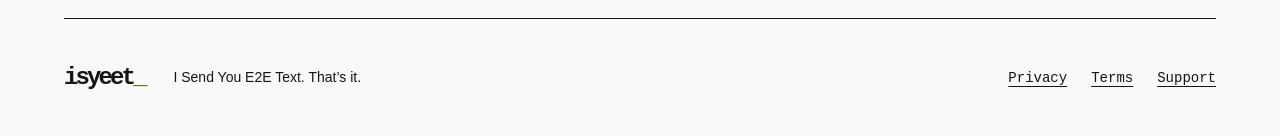
==== commit 198232c8: "Publish privacy terms and support pages" ====
--- a/index.html
+++ b/index.html
@@ -88,7 +88,7 @@
         <div class="details-heading"><p class="eyebrow">Small by design</p><h2 id="details-title">A conversation.<br>Nothing attached.</h2><p>ISYEET has one job: move encrypted text between people. That is the product, and the limit.</p></div>
         <dl class="details-list">
           <div><dt>A familiar address.</dt><dd>Sign in with Google and add contacts by Gmail or Google Workspace address. Independently compare identity fingerprints through a trusted channel before messaging.</dd></div>
-          <div><dt>Seven-day messages.</dt><dd>Read or unread, text has a fixed deadline seven days after sending. Retries never restart the clock. Suspended apps clean up expired history before showing it again.</dd></div>
+          <div><dt>Seven-day messages.</dt><dd>Read or unread, text has a fixed deadline seven days after sending. Retries never restart the clock. Suspended apps clean up expired history before showing it again. <a href="/privacy/#retention">Read the retention limits</a>, including Cloudflare’s 30-day recovery history.</dd></div>
           <div><dt>Direct text. Small groups.</dt><dd>Message one person, test delivery to yourself, or talk in a fixed group of up to eight people. Each recipient gets a separate end-to-end encrypted copy. Titles and membership stay fixed. Every member independently verifies the others.</dd></div>
           <div><dt>The same size on the wire.</dt><dd>Messages of up to 1,024 characters share the same 8,192-byte encrypted envelope. Direct text, group copies and cover packets all use that size.</dd></div>
           <div><dt>Optional cover traffic.</dt><dd>Choose generic “New message” notifications or quiet cover mode; only one can be on. While the app is active, cover mode offers a sending slot every 15–45 seconds: queued text first, otherwise an encrypted random nonce for an eligible contact. Both verified contacts must opt in and exchange real messages. It pauses in the background. Cover packets never appear in your inbox. Budgets and peer availability can pause them too; this reduces some traffic clues but does not prevent traffic analysis.</dd></div>
@@ -98,7 +98,7 @@
 
       <section class="release" aria-labelledby="release-title"><span class="label label-dark">Coming soon</span><div><h2 id="release-title">One job. On its way.</h2><p>ISYEET is in development for iPhone and the command line. Public downloads are not available yet. Independent security review is still ahead.</p></div></section>
     </main>
-    <footer class="footer"><a class="wordmark" href="/" aria-label="ISYEET home">isyeet<span aria-hidden="true">_</span></a><p>I Send You E2E Text. That’s it.</p><span>Text only. By principle.</span></footer>
+    <footer class="footer"><a class="wordmark" href="/" aria-label="ISYEET home">isyeet<span aria-hidden="true">_</span></a><p>I Send You E2E Text. That’s it.</p><nav class="footer-links" aria-label="Policies and help"><a href="/privacy/">Privacy</a><a href="/terms/">Terms</a><a href="/support/">Support</a></nav></footer>
   </div>
 </body>
 </html>
--- a/style.css
+++ b/style.css
@@ -603,6 +603,85 @@
     flex-basis:100%;
   }
 }
+.footer-links {
+  display:flex;
+  flex-wrap:wrap;
+  align-items:center;
+  gap:.5rem 1.5rem;
+  margin-left:auto;
+  font-family:var(--mono);
+  font-size:.875rem;
+}
+.footer-links a {
+  padding:.65rem 0;
+}
+.footer-links [aria-current="page"] {
+  font-weight:700;
+}
+.policy {
+  max-width:52rem;
+  margin:0 auto;
+  padding:4.5rem 0 5rem;
+  overflow-wrap:anywhere;
+}
+.policy h1 {
+  font-size:clamp(3.5rem,10vw,6rem);
+  line-height:1.05;
+  margin:1.2rem 0;
+}
+.policy-date {
+  color:var(--muted);
+  font-family:var(--mono);
+  font-size:.8125rem;
+}
+.policy-lead {
+  font-size:1.375rem;
+  margin:2rem 0 2.5rem;
+}
+.policy section {
+  margin-top:2.5rem;
+  padding-top:2rem;
+  border-top:1px solid var(--line);
+}
+.policy h2 {
+  font-size:clamp(1.5rem,4vw,2rem);
+  line-height:1.2;
+  letter-spacing:-.035em;
+  margin-bottom:1.1rem;
+}
+.policy p + p,.policy-note p {
+  margin-top:1rem;
+}
+.policy-data {
+  margin:0;
+}
+.policy-data > div + div {
+  margin-top:1.5rem;
+}
+.policy-data dt {
+  font-weight:700;
+  margin-bottom:.4rem;
+}
+.policy-data dd {
+  margin:0;
+  line-height:1.6;
+}
+.policy-note {
+  background:#edf1e4;
+  padding:1.5rem;
+  border-left:4px solid #617700;
+  margin:1.5rem 0;
+}
+.policy-warning {
+  border-left-color:#963e16;
+  background:#fff0e6;
+}
+@media(max-width:640px) {
+  .footer-links { margin-left:0; flex-basis:100%; }
+  .policy { padding:3rem 0; }
+  .policy-lead { font-size:1.1875rem; }
+  .policy-note { padding:1.1rem; }
+}
 @media(prefers-reduced-motion:no-preference) {
   html {
     scroll-behavior:smooth;
